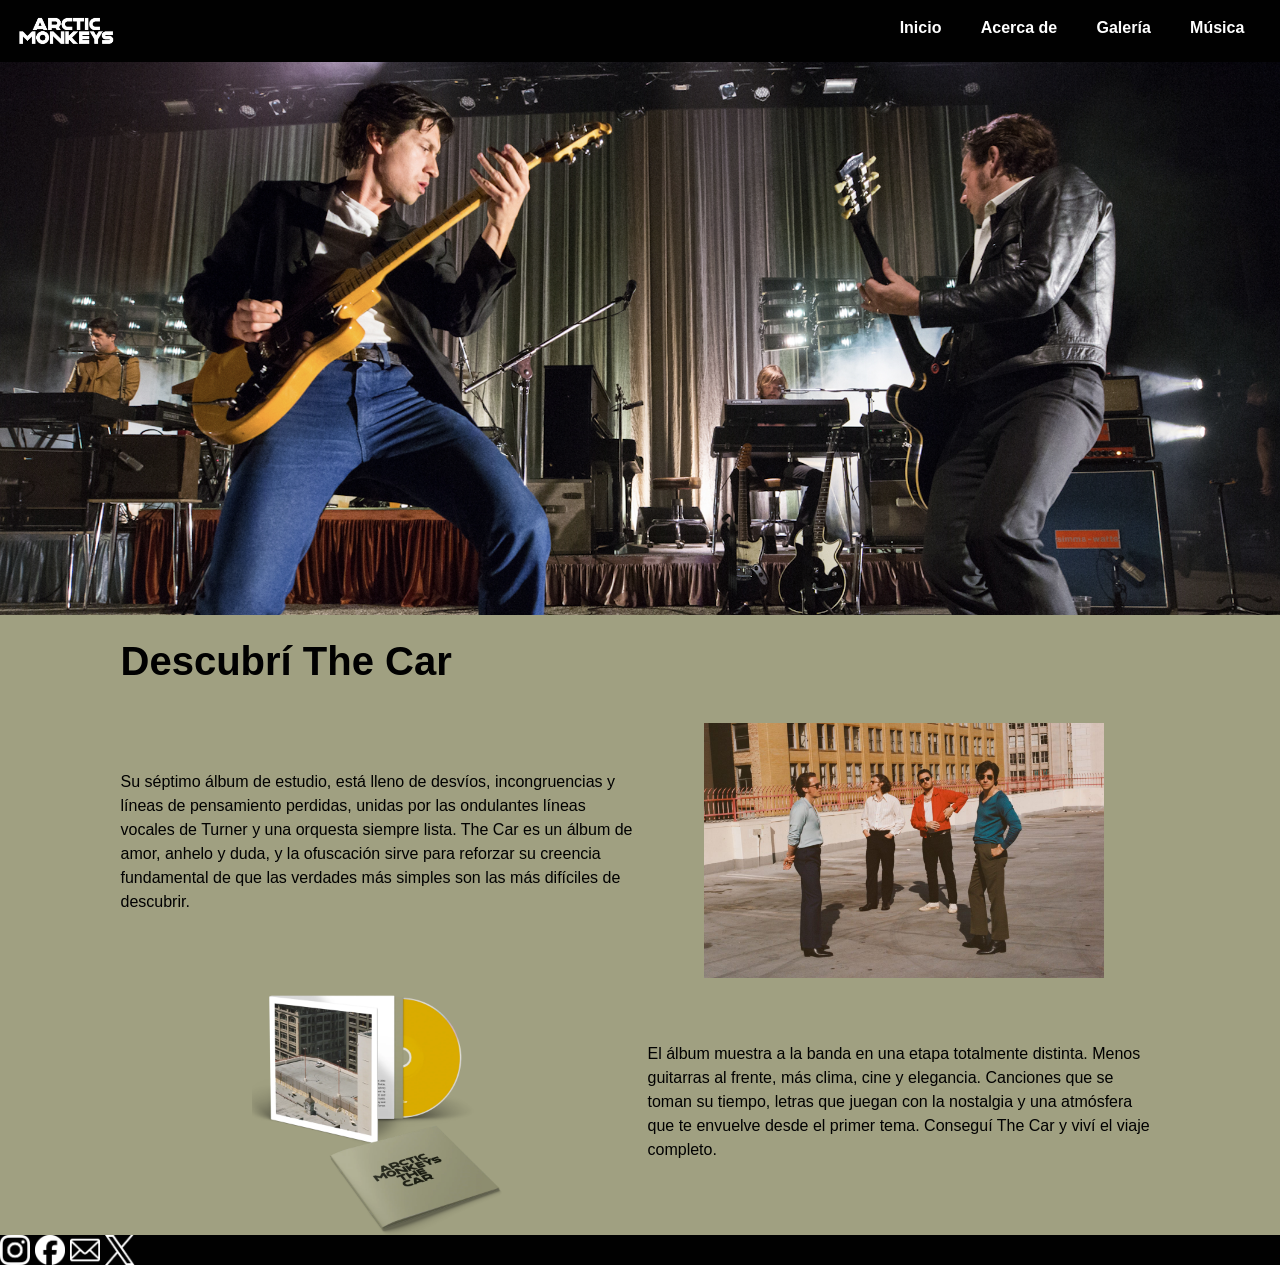
==== index.html @ 413af12b "primera version proyecto" ====
<!DOCTYPE html>
<html lang="es">
<head>
    <meta charset="UTF-8">
    <meta name="viewport" content="width=device-width, initial-scale=1.0">
    <title>Arctic Monkeys</title>

    <link href="https://cdn.jsdelivr.net/npm/bootstrap@5.3.8/dist/css/bootstrap.min.css" rel="stylesheet" integrity="sha384-sRIl4kxILFvY47J16cr9ZwB07vP4J8+LH7qKQnuqkuIAvNWLzeN8tE5YBujZqJLB" crossorigin="anonymous">
    

    <link rel="stylesheet" href="css/style.css">
</head>
<body>
    <header>
        <img src="imagenes/logoo.png" alt="logo arctic monkeys">

        <nav>
            <ul>
                <li><a href="#">Inicio</a></li>
                <li><a href="./page/acerca.html">Acerca de</a></li>
                <li><a href="./page/galería.html">Galería</a></li>
                <li><a href="./page/música.html">Música</a></li>
                
                
            </ul>
        </nav>
    </header>
    
    <main class="inicio-main">
       <img class="banner" src="imagenes/fotoo.webp" alt="foto de la banda">

       <section class="contenedor">
        <h1 class="titulo">Descubrí The Car</h1>
        <p class="texto1">Su séptimo álbum de estudio, está lleno de desvíos, incongruencias y líneas de pensamiento perdidas, unidas por las ondulantes líneas vocales de Turner y una orquesta siempre lista. The Car es un álbum de amor, anhelo y duda, y la ofuscación sirve para reforzar su creencia fundamental de que las verdades más simples son las más difíciles de descubrir.</p>
        <img class="foto" src="imagenes/album.jpg" alt="Arctic Monkeys">
        <p class="texto2">El álbum muestra a la banda en una etapa totalmente distinta. Menos guitarras al frente, más clima, cine y elegancia. Canciones que se toman su tiempo, letras que juegan con la nostalgia y una atmósfera que te envuelve desde el primer tema. Conseguí The Car y viví el viaje completo.</p>
        <img class="foto2" src="imagenes/disco.webp" alt="Disco The Car">

       </section>

        
    </main>
   
    <footer>
        <img src="imagenes/instagram.png" alt="Instagram">
        <img src="imagenes/facebook.png" alt="Facebook">
        <img src="imagenes/mensaje.png" alt="Newsletter">
        <img src="imagenes/twitter.png" alt="Twitter">

    </footer>

    <script src="https://cdn.jsdelivr.net/npm/bootstrap@5.3.8/dist/js/bootstrap.bundle.min.js" integrity="sha384-FKyoEForCGlyvwx9Hj09JcYn3nv7wiPVlz7YYwJrWVcXK/BmnVDxM+D2scQbITxI" crossorigin="anonymous"></script>
</body>
</html>
---- css/style.css ----
font {
    @import url('https://fonts.googleapis.com/css2?family=Roboto:ital,wght@0,100..900;1,100..900&display=swap');
}

*{
     margin: 0;
     padding: 0;
}

body{
    background-color: #a0a081;
}

p{
     font-family: "Roboto", sans-serif;
     font-optical-sizing: auto;
     font-weight: 400;
     font-style: normal;
     color: #010101;
}
h1{
     font-family: "Roboto", sans-serif;
     font-optical-sizing: auto;
     font-weight: 800;
     font-style: normal;
     color: #010101;
}
h2{
  font-family: "Roboto", sans-serif;
     font-optical-sizing: auto;
     font-weight: 700;
     font-style: normal;
     color: #010101;  
}


/* header */

header{
     background-color: #010101;
     display: flex;
     justify-content: space-between;
     position: sticky;
     top: 0px;
     z-index: 100;
}

header img{
    width: 100px;
    margin: 16px;
}

header ul{
     list-style: none;
}

nav{
     width:35%;
}

nav a{
     font-family: "Roboto", sans-serif;
     font-optical-sizing: auto;
     font-weight: 700;
     font-style: normal;
     color: #ffffff;
     text-decoration: none;
}
ul{
     height: 100%;
     display: flex;
     justify-content: space-around;
     margin: 16px;
}

/*main inicio*/

main img{
    width: 100%;
}

/* grid main inicio */

.contenedor{
     display: grid;
     grid-template-areas: 
     "titulo titulo"
     "texto1 foto"
     "foto2 texto2";
     grid-template-columns: 40% 40%;
     grid-template-rows: 100px 250px 250px;
     justify-content: center;

     align-items: center;
     justify-items: start;

     column-gap: 15px;
     row-gap: 10px;
}
.titulo{
     grid-area: titulo;
}
.foto{
     grid-area: foto;
     width: 400px;
     justify-self: center;
}
.texto1{
     grid-area: texto1;
}
.foto2{
     grid-area: foto2;
     width: 250px;
     justify-self: center;
}
.texto2{
     grid-area: texto2;
}

/* cards galeria */

.card, .card2, .card3 {
  background-color: white;
  border-radius: 15px;
  overflow: hidden; /* para que la imagen no sobresalga */
  max-width: 480px;
}

.cards {
  display: flex;
  gap: 20px;          /* espacio entre cards */
  padding: 30px;      /* espacio con el borde de la página */
}

.card-body1,
.card-body2,
.card-body3 {
  padding: 15px;
}


/* footer */
footer{
     background-color: #010101;
}

footer p{
     font-family: "Roboto", sans-serif;
     font-optical-sizing: auto;
     font-weight: 700;
     font-style: normal;
     color: #ffffff;
     text-decoration: none;
}
footer img{
     width: 30px;
}

/* media queries */

@media (max-width: 480px){
     header{
          flex-direction: column;
          justify-content: center;
          align-items: center;
     }
     nav{
          width: 80%;
     }
     .contenedor{
          grid-template-areas: 
          "titulo"
          "texto1"
          "foto"
          "texto2"
          "foto2";
          grid-template-rows: auto;
          grid-template-columns: 90%;
     }
     .foto{
          width: 80%;
     }
}
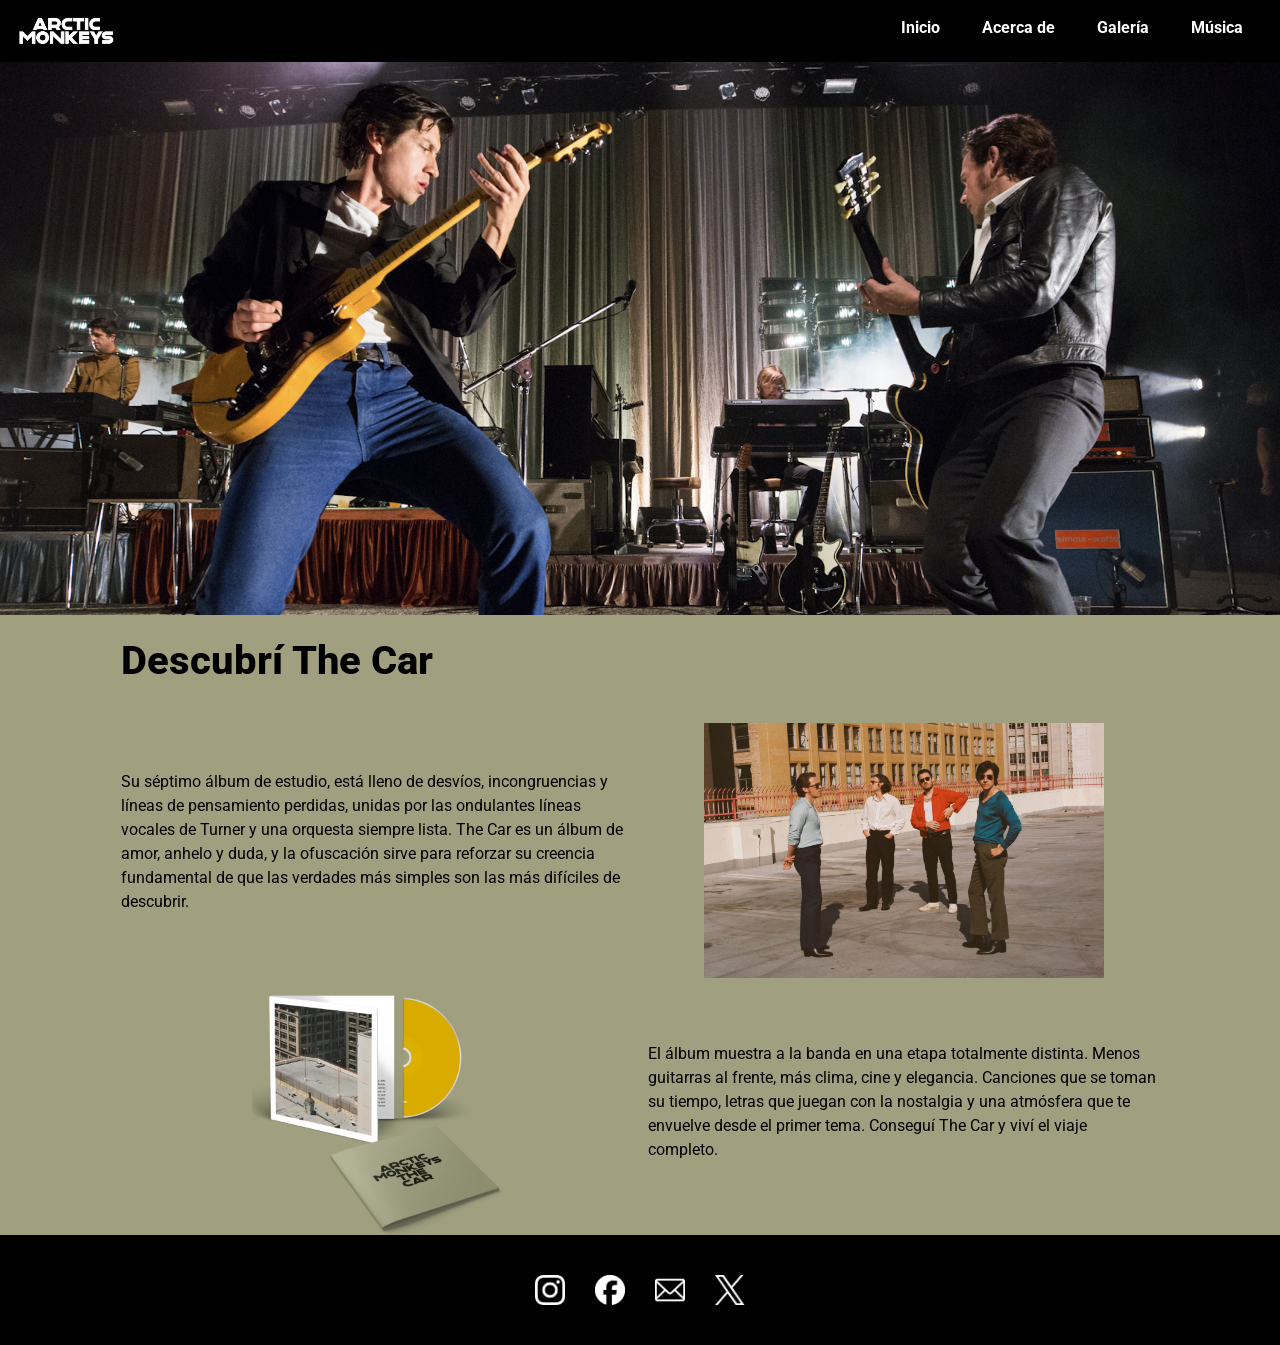
==== commit c0d14e5b: "entrega final proyecto" ====
--- a/index.html
+++ b/index.html
@@ -4,11 +4,12 @@
     <meta charset="UTF-8">
     <meta name="viewport" content="width=device-width, initial-scale=1.0">
     <title>Arctic Monkeys</title>
+    <meta name="description" content="Descubrí el universo de Arctic Monkeys: su historia, música, estética y evolución como una de las bandas más influyentes del rock alternativo.">
 
     <link href="https://cdn.jsdelivr.net/npm/bootstrap@5.3.8/dist/css/bootstrap.min.css" rel="stylesheet" integrity="sha384-sRIl4kxILFvY47J16cr9ZwB07vP4J8+LH7qKQnuqkuIAvNWLzeN8tE5YBujZqJLB" crossorigin="anonymous">
     
 
-    <link rel="stylesheet" href="css/style.css">
+    <link rel="stylesheet" href="css/estilos.css">
 </head>
 <body>
     <header>
@@ -18,23 +19,21 @@
             <ul>
                 <li><a href="#">Inicio</a></li>
                 <li><a href="./page/acerca.html">Acerca de</a></li>
-                <li><a href="./page/galería.html">Galería</a></li>
+                <li><a href="./page/galeria.html">Galería</a></li>
                 <li><a href="./page/música.html">Música</a></li>
-                
-                
             </ul>
         </nav>
     </header>
     
     <main class="inicio-main">
-       <img class="banner" src="imagenes/fotoo.webp" alt="foto de la banda">
+       <img class="banner" src="imagenes/fotoo.webp" alt="Banda Artic Monkeys brillando en el escenario">
 
        <section class="contenedor">
-        <h1 class="titulo">Descubrí The Car</h1>
-        <p class="texto1">Su séptimo álbum de estudio, está lleno de desvíos, incongruencias y líneas de pensamiento perdidas, unidas por las ondulantes líneas vocales de Turner y una orquesta siempre lista. The Car es un álbum de amor, anhelo y duda, y la ofuscación sirve para reforzar su creencia fundamental de que las verdades más simples son las más difíciles de descubrir.</p>
-        <img class="foto" src="imagenes/album.jpg" alt="Arctic Monkeys">
-        <p class="texto2">El álbum muestra a la banda en una etapa totalmente distinta. Menos guitarras al frente, más clima, cine y elegancia. Canciones que se toman su tiempo, letras que juegan con la nostalgia y una atmósfera que te envuelve desde el primer tema. Conseguí The Car y viví el viaje completo.</p>
-        <img class="foto2" src="imagenes/disco.webp" alt="Disco The Car">
+         <h1 class="titulo">Descubrí The Car</h1>
+         <p class="texto1">Su séptimo álbum de estudio, está lleno de desvíos, incongruencias y líneas de pensamiento perdidas, unidas por las ondulantes líneas vocales de Turner y una orquesta siempre lista. The Car es un álbum de amor, anhelo y duda, y la ofuscación sirve para reforzar su creencia fundamental de que las verdades más simples son las más difíciles de descubrir.</p>
+         <img class="foto" src="imagenes/album.jpg" alt="Estética de The Car">
+         <p class="texto2">El álbum muestra a la banda en una etapa totalmente distinta. Menos guitarras al frente, más clima, cine y elegancia. Canciones que se toman su tiempo, letras que juegan con la nostalgia y una atmósfera que te envuelve desde el primer tema. Conseguí The Car y viví el viaje completo.</p>
+         <img class="foto2" src="imagenes/disco.webp" alt="Disco The Car">
 
        </section>
 
@@ -42,10 +41,12 @@
     </main>
    
     <footer>
-        <img src="imagenes/instagram.png" alt="Instagram">
-        <img src="imagenes/facebook.png" alt="Facebook">
-        <img src="imagenes/mensaje.png" alt="Newsletter">
-        <img src="imagenes/twitter.png" alt="Twitter">
+        <div class="redes">
+            <img src="imagenes/instagram.png" alt="Instagram">
+            <img src="imagenes/facebook.png" alt="Facebook">
+            <img src="imagenes/mensaje.png" alt="Newsletter">
+            <img src="imagenes/twitter.png" alt="Twitter">
+        </div>
 
     </footer>
 
--- a/css/estilos.css
+++ b/css/estilos.css
@@ -0,0 +1,387 @@
+@import url("https://fonts.googleapis.com/css2?family=Roboto:ital,wght@0,100..900;1,100..900&display=swap");
+p, h2, h1 {
+  font-family: "Roboto", sans-serif;
+  font-optical-sizing: auto;
+  font-weight: 400;
+  font-style: normal;
+  color: #010101;
+}
+
+h1 {
+  font-weight: 800;
+}
+
+h2 {
+  font-weight: 700;
+}
+
+* {
+  margin: 0;
+  padding: 0;
+}
+
+body {
+  background-color: #a0a081;
+}
+
+header {
+  background-color: #010101;
+  display: flex;
+  justify-content: space-between;
+  position: sticky;
+  top: 0px;
+  z-index: 100;
+}
+header img {
+  width: 100px;
+  margin: 16px;
+}
+header nav {
+  width: 35%;
+}
+header nav ul {
+  list-style: none;
+  height: 100%;
+  display: flex;
+  justify-content: space-around;
+  margin: 16px;
+  list-style: none;
+}
+header nav ul a {
+  font-family: "Roboto", sans-serif;
+  font-optical-sizing: auto;
+  font-weight: 700;
+  font-style: normal;
+  color: #ffffff;
+  text-decoration: none;
+}
+header nav ul a:hover {
+  color: #a0a081;
+}
+
+main img {
+  width: 100%;
+}
+main .contenedor {
+  display: grid;
+  grid-template-areas: "titulo titulo" "texto1 foto" "foto2 texto2";
+  grid-template-columns: 40% 40%;
+  grid-template-rows: 100px 250px 250px;
+  justify-content: center;
+  align-items: center;
+  justify-items: start;
+  column-gap: 15px;
+  row-gap: 10px;
+}
+main .contenedor .titulo {
+  grid-area: titulo;
+}
+main .contenedor .foto {
+  grid-area: foto;
+  width: 100%;
+  max-width: 400px;
+  justify-self: center;
+}
+main .contenedor .texto1 {
+  grid-area: texto1;
+}
+main .contenedor .foto2 {
+  grid-area: foto2;
+  width: 100%;
+  max-width: 250px;
+  justify-self: center;
+}
+main .contenedor .texto2 {
+  grid-area: texto2;
+}
+
+.galeria {
+  padding: 40px 30px;
+}
+.galeria .cards {
+  display: flex;
+  gap: 20px;
+  padding: 30px;
+}
+.galeria .cards .card {
+  background-color: #ffffff;
+  border-radius: 15px;
+  overflow: hidden;
+  max-width: 450px;
+}
+.galeria .cards .card img {
+  margin-top: 10px;
+  border-radius: 10px;
+  transition: 2s;
+}
+.galeria .cards .card img:hover {
+  transform: scale(2, 2);
+}
+.galeria .cards .card .card-body {
+  padding: 15px;
+}
+
+.musica {
+  background-color: #a0a081;
+  padding: 80px 100px;
+  min-height: 100vh;
+}
+.musica p {
+  font-size: 18px;
+  max-width: 800px;
+  margin-bottom: 50px;
+}
+.musica .spotify {
+  background: #ffffff;
+  padding: 30px;
+  border-radius: 25px;
+  margin-bottom: 60px;
+}
+.musica .spotify h2 {
+  margin-bottom: 20px;
+}
+.musica .video {
+  background: #ffffff;
+  padding: 30px;
+  border-radius: 25px;
+  margin-bottom: 60px;
+}
+.musica .video h2 {
+  margin-bottom: 20px;
+}
+.musica .video .video-grid {
+  display: grid;
+  grid-template-columns: repeat(auto-fit, minmax(280px, 1fr));
+  gap: 20px;
+}
+.musica .video .video-grid iframe {
+  width: 100%;
+  height: 200px;
+  border-radius: 15px;
+  border: none;
+}
+
+.acerca-section {
+  background-color: #a0a081;
+  padding: 80px 100px;
+  min-height: 100vh;
+}
+.acerca-section .acerca-contenido {
+  max-width: 900px;
+  font-size: 18px;
+  margin-bottom: 60px;
+}
+.acerca-section .acerca-cards {
+  display: flex;
+  gap: 30px;
+  flex-wrap: wrap;
+}
+.acerca-section .acerca-cards .acerca-card {
+  background: #ffffff;
+  padding: 25px;
+  width: 250px;
+  border-radius: 15px;
+}
+.acerca-section .acerca-cards .acerca-card h3 {
+  margin-bottom: 10px;
+  font-size: 20px;
+}
+
+footer {
+  background-color: #010101;
+  padding: 40px 0;
+}
+footer .redes {
+  display: flex;
+  justify-content: center;
+  align-items: center;
+  gap: 30px;
+}
+footer .redes img {
+  width: 30px;
+}
+
+@media (max-width: 768px) {
+  header {
+    flex-direction: column;
+    justify-content: center;
+    align-items: center;
+  }
+  header nav {
+    width: 80%;
+  }
+  header nav ul {
+    gap: 12px;
+  }
+  main .contenedor {
+    grid-template-areas: "titulo" "texto1" "foto" "texto2" "foto2";
+    grid-template-rows: auto;
+    grid-template-columns: 1fr;
+    justify-items: center;
+    justify-content: center;
+    row-gap: 20px;
+  }
+  main .contenedor .texto1, main .contenedor .texto2 {
+    padding: 20px;
+  }
+  main .contenedor .foto {
+    max-width: 500px;
+  }
+  main .contenedor .foto2 {
+    max-width: 350px;
+  }
+  .acerca-section {
+    padding: 50px 20px;
+  }
+  .acerca-section h1 {
+    margin-bottom: 20px;
+  }
+  .acerca-section .acerca-contenido {
+    font-size: 16px;
+    margin-bottom: 40px;
+  }
+  .acerca-section .acerca-cards {
+    flex-direction: column;
+    align-items: center;
+    gap: 20px;
+  }
+  .acerca-section .acerca-cards .acerca-card {
+    width: 100%;
+    max-width: 320px;
+    padding: 20px;
+  }
+  .musica {
+    padding: 50px 20px;
+  }
+  .musica h1 {
+    margin-bottom: 15px;
+  }
+  .musica p {
+    font-size: 16px;
+    margin-bottom: 35px;
+  }
+  .musica .spotify {
+    padding: 20px;
+  }
+  .musica .spotify iframe {
+    height: 200px;
+  }
+  .musica .video {
+    padding: 20px;
+  }
+  .musica .video .video-grid {
+    grid-template-columns: 1fr;
+    gap: 15px;
+  }
+  .musica .video .video-grid iframe {
+    height: 190px;
+  }
+  .galeria {
+    padding: 30px 20px;
+  }
+  .galeria .cards {
+    flex-wrap: wrap;
+    justify-content: center;
+    gap: 25px;
+    padding: 10px;
+  }
+  .galeria .cards .card {
+    max-width: 45%;
+  }
+  .galeria .cards .card img {
+    width: 100%;
+  }
+}
+@media (max-width: 480px) {
+  header {
+    flex-direction: column;
+    justify-content: center;
+    align-items: center;
+  }
+  header nav {
+    width: 80%;
+  }
+  header nav ul {
+    gap: 12px;
+  }
+  main .contenedor {
+    grid-template-areas: "titulo" "texto1" "foto" "texto2" "foto2";
+    grid-template-rows: auto;
+    grid-template-columns: 1fr;
+    justify-items: center;
+    justify-content: center;
+    row-gap: 20px;
+  }
+  main .contenedor .texto1, main .contenedor .texto2 {
+    padding: 20px;
+  }
+  main .contenedor .foto {
+    max-width: 500px;
+  }
+  main .contenedor .foto2 {
+    max-width: 350px;
+  }
+  .acerca-section {
+    padding: 50px 20px;
+  }
+  .acerca-section h1 {
+    margin-bottom: 20px;
+  }
+  .acerca-section .acerca-contenido {
+    font-size: 16px;
+    margin-bottom: 40px;
+  }
+  .acerca-section .acerca-cards {
+    flex-direction: column;
+    align-items: center;
+    gap: 20px;
+  }
+  .acerca-section .acerca-cards .acerca-card {
+    width: 100%;
+    max-width: 320px;
+    padding: 20px;
+  }
+  .musica {
+    padding: 50px 20px;
+  }
+  .musica h1 {
+    margin-bottom: 15px;
+  }
+  .musica p {
+    font-size: 16px;
+    margin-bottom: 35px;
+  }
+  .musica .spotify {
+    padding: 20px;
+  }
+  .musica .spotify iframe {
+    height: 200px;
+  }
+  .musica .video {
+    padding: 20px;
+  }
+  .musica .video .video-grid {
+    grid-template-columns: 1fr;
+    gap: 15px;
+  }
+  .musica .video .video-grid iframe {
+    height: 190px;
+  }
+  .galeria {
+    padding: 30px 20px;
+  }
+  .galeria .cards {
+    flex-direction: column;
+    align-items: center;
+    gap: 25px;
+    padding: 10px;
+  }
+  .galeria .cards .card {
+    max-width: 100%;
+  }
+  .galeria .cards .card img {
+    width: 100%;
+  }
+}
+
+/*# sourceMappingURL=estilos.css.map */
